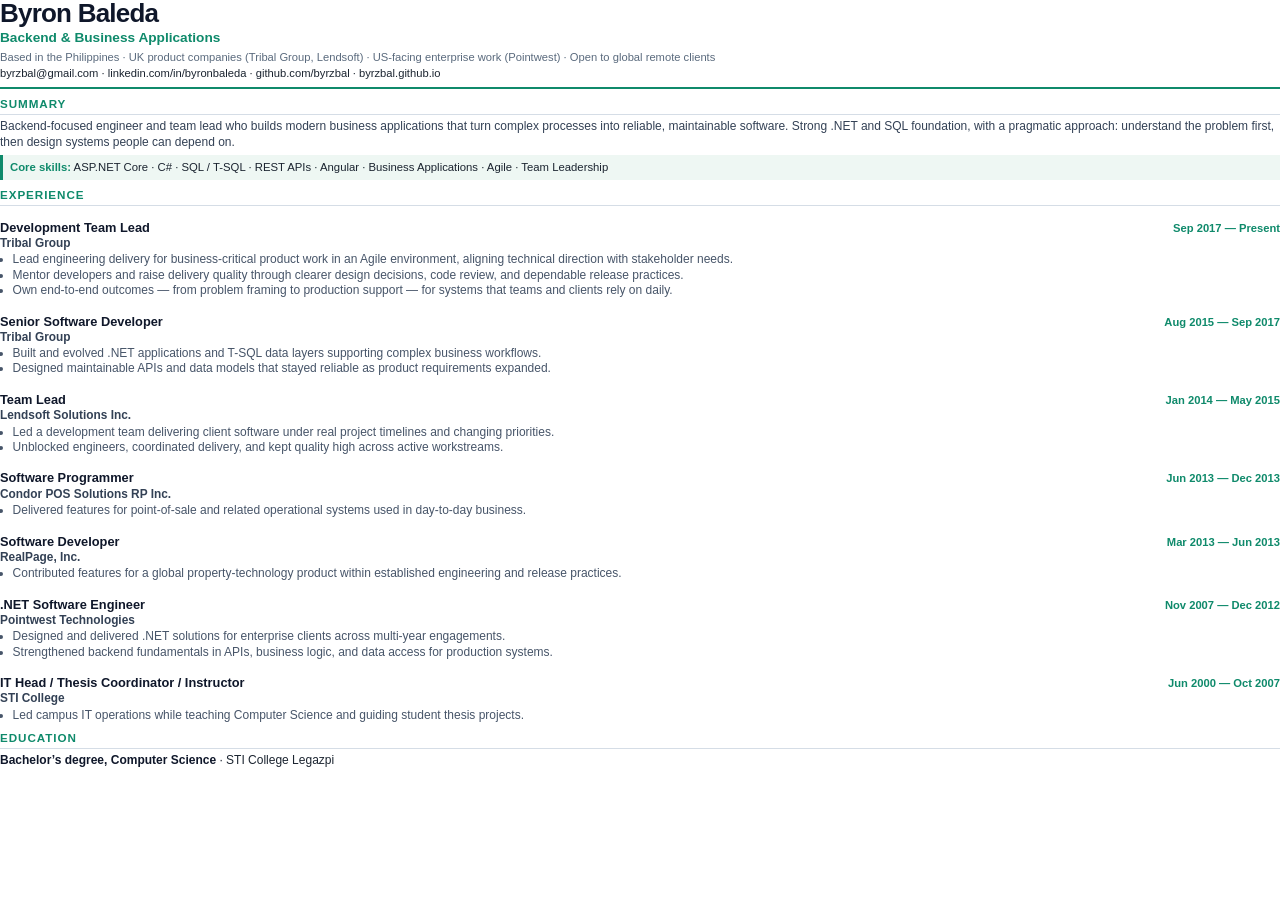
==== assets/resume-print.html @ 567f5501 "Expand portfolio site with real content, FinDen case study, and resume PDF. Add day/night auto themi" ====
<!DOCTYPE html>
<html lang="en">
  <head>
    <meta charset="UTF-8" />
    <title>Byron Baleda — Resume</title>
    <style>
      @page {
        size: Letter;
        margin: 0.38in 0.55in;
      }

      * {
        box-sizing: border-box;
      }

      body {
        margin: 0;
        color: #1b2430;
        font-family: "Helvetica Neue", Helvetica, Arial, sans-serif;
        font-size: 9pt;
        line-height: 1.28;
        -webkit-print-color-adjust: exact;
        print-color-adjust: exact;
      }

      header {
        border-bottom: 2.5px solid #0f8a6b;
        padding-bottom: 7px;
        margin-bottom: 8px;
      }

      h1 {
        margin: 0;
        font-size: 19.5pt;
        letter-spacing: -0.03em;
        line-height: 1.05;
        color: #0f172a;
      }

      .role {
        margin: 2px 0 0;
        font-size: 10.25pt;
        font-weight: 700;
        color: #0f8a6b;
      }

      .meta {
        margin: 3px 0 0;
        color: #5a6a7d;
        font-size: 8.4pt;
      }

      .links {
        margin: 2px 0 0;
        font-size: 8.4pt;
      }

      .links a {
        color: #1b2430;
        text-decoration: none;
      }

      h2 {
        margin: 8px 0 4px;
        font-size: 8.75pt;
        letter-spacing: 0.08em;
        text-transform: uppercase;
        color: #0f8a6b;
        border-bottom: 1px solid #d5dde6;
        padding-bottom: 2px;
      }

      .summary {
        margin: 0 0 5px;
        color: #334155;
      }

      .skills-top {
        margin: 0;
        padding: 5px 7px;
        background: #eef7f3;
        border-left: 3px solid #0f8a6b;
        color: #1b2430;
        font-size: 8.5pt;
      }

      .skills-top strong {
        color: #0f8a6b;
      }

      .job {
        margin: 0 0 5px;
        break-inside: avoid;
      }

      .job-head {
        display: flex;
        justify-content: space-between;
        gap: 12px;
        align-items: baseline;
      }

      .job-title {
        margin: 0;
        font-size: 9.6pt;
        font-weight: 700;
        color: #0f172a;
      }

      .job-company {
        margin: 0;
        font-weight: 600;
        color: #334155;
        font-size: 8.9pt;
      }

      .job-dates {
        flex-shrink: 0;
        font-size: 8.4pt;
        font-weight: 700;
        color: #0f8a6b;
        white-space: nowrap;
      }

      .job ul {
        margin: 1px 0 0;
        padding-left: 1.05em;
        color: #475569;
      }

      .job li {
        margin: 0;
      }

      .edu {
        margin: 0;
      }

      .edu strong {
        color: #0f172a;
      }
    </style>
  </head>
  <body>
    <header>
      <h1>Byron Baleda</h1>
      <p class="role">Backend &amp; Business Applications</p>
      <p class="meta">
        Based in the Philippines · UK product companies (Tribal Group, Lendsoft)
        · US-facing enterprise work (Pointwest) · Open to global remote clients
      </p>
      <p class="links">
        <a href="mailto:byrzbal@gmail.com">byrzbal@gmail.com</a>
        ·
        <a href="https://www.linkedin.com/in/byronbaleda/"
          >linkedin.com/in/byronbaleda</a
        >
        ·
        <a href="https://github.com/byrzbal">github.com/byrzbal</a>
        ·
        <a href="https://byrzbal.github.io">byrzbal.github.io</a>
      </p>
    </header>

    <h2>Summary</h2>
    <p class="summary">
      Backend-focused engineer and team lead who builds modern business
      applications that turn complex processes into reliable, maintainable
      software. Strong .NET and SQL foundation, with a pragmatic approach:
      understand the problem first, then design systems people can depend on.
    </p>
    <p class="skills-top">
      <strong>Core skills:</strong> ASP.NET Core · C# · SQL / T-SQL · REST APIs ·
      Angular · Business Applications · Agile · Team Leadership
    </p>

    <h2>Experience</h2>

    <article class="job">
      <div class="job-head">
        <div>
          <p class="job-title">Development Team Lead</p>
          <p class="job-company">Tribal Group</p>
        </div>
        <p class="job-dates">Sep 2017 — Present</p>
      </div>
      <ul>
        <li>
          Lead engineering delivery for business-critical product work in an
          Agile environment, aligning technical direction with stakeholder needs.
        </li>
        <li>
          Mentor developers and raise delivery quality through clearer design
          decisions, code review, and dependable release practices.
        </li>
        <li>
          Own end-to-end outcomes — from problem framing to production support —
          for systems that teams and clients rely on daily.
        </li>
      </ul>
    </article>

    <article class="job">
      <div class="job-head">
        <div>
          <p class="job-title">Senior Software Developer</p>
          <p class="job-company">Tribal Group</p>
        </div>
        <p class="job-dates">Aug 2015 — Sep 2017</p>
      </div>
      <ul>
        <li>
          Built and evolved .NET applications and T-SQL data layers supporting
          complex business workflows.
        </li>
        <li>
          Designed maintainable APIs and data models that stayed reliable as
          product requirements expanded.
        </li>
      </ul>
    </article>

    <article class="job">
      <div class="job-head">
        <div>
          <p class="job-title">Team Lead</p>
          <p class="job-company">Lendsoft Solutions Inc.</p>
        </div>
        <p class="job-dates">Jan 2014 — May 2015</p>
      </div>
      <ul>
        <li>
          Led a development team delivering client software under real project
          timelines and changing priorities.
        </li>
        <li>
          Unblocked engineers, coordinated delivery, and kept quality high
          across active workstreams.
        </li>
      </ul>
    </article>

    <article class="job">
      <div class="job-head">
        <div>
          <p class="job-title">Software Programmer</p>
          <p class="job-company">Condor POS Solutions RP Inc.</p>
        </div>
        <p class="job-dates">Jun 2013 — Dec 2013</p>
      </div>
      <ul>
        <li>
          Delivered features for point-of-sale and related operational systems
          used in day-to-day business.
        </li>
      </ul>
    </article>

    <article class="job">
      <div class="job-head">
        <div>
          <p class="job-title">Software Developer</p>
          <p class="job-company">RealPage, Inc.</p>
        </div>
        <p class="job-dates">Mar 2013 — Jun 2013</p>
      </div>
      <ul>
        <li>
          Contributed features for a global property-technology product within
          established engineering and release practices.
        </li>
      </ul>
    </article>

    <article class="job">
      <div class="job-head">
        <div>
          <p class="job-title">.NET Software Engineer</p>
          <p class="job-company">Pointwest Technologies</p>
        </div>
        <p class="job-dates">Nov 2007 — Dec 2012</p>
      </div>
      <ul>
        <li>
          Designed and delivered .NET solutions for enterprise clients across
          multi-year engagements.
        </li>
        <li>
          Strengthened backend fundamentals in APIs, business logic, and data
          access for production systems.
        </li>
      </ul>
    </article>

    <article class="job">
      <div class="job-head">
        <div>
          <p class="job-title">IT Head / Thesis Coordinator / Instructor</p>
          <p class="job-company">STI College</p>
        </div>
        <p class="job-dates">Jun 2000 — Oct 2007</p>
      </div>
      <ul>
        <li>
          Led campus IT operations while teaching Computer Science and guiding
          student thesis projects.
        </li>
      </ul>
    </article>

    <h2>Education</h2>
    <p class="edu">
      <strong>Bachelor’s degree, Computer Science</strong> · STI College Legazpi
    </p>
  </body>
</html>
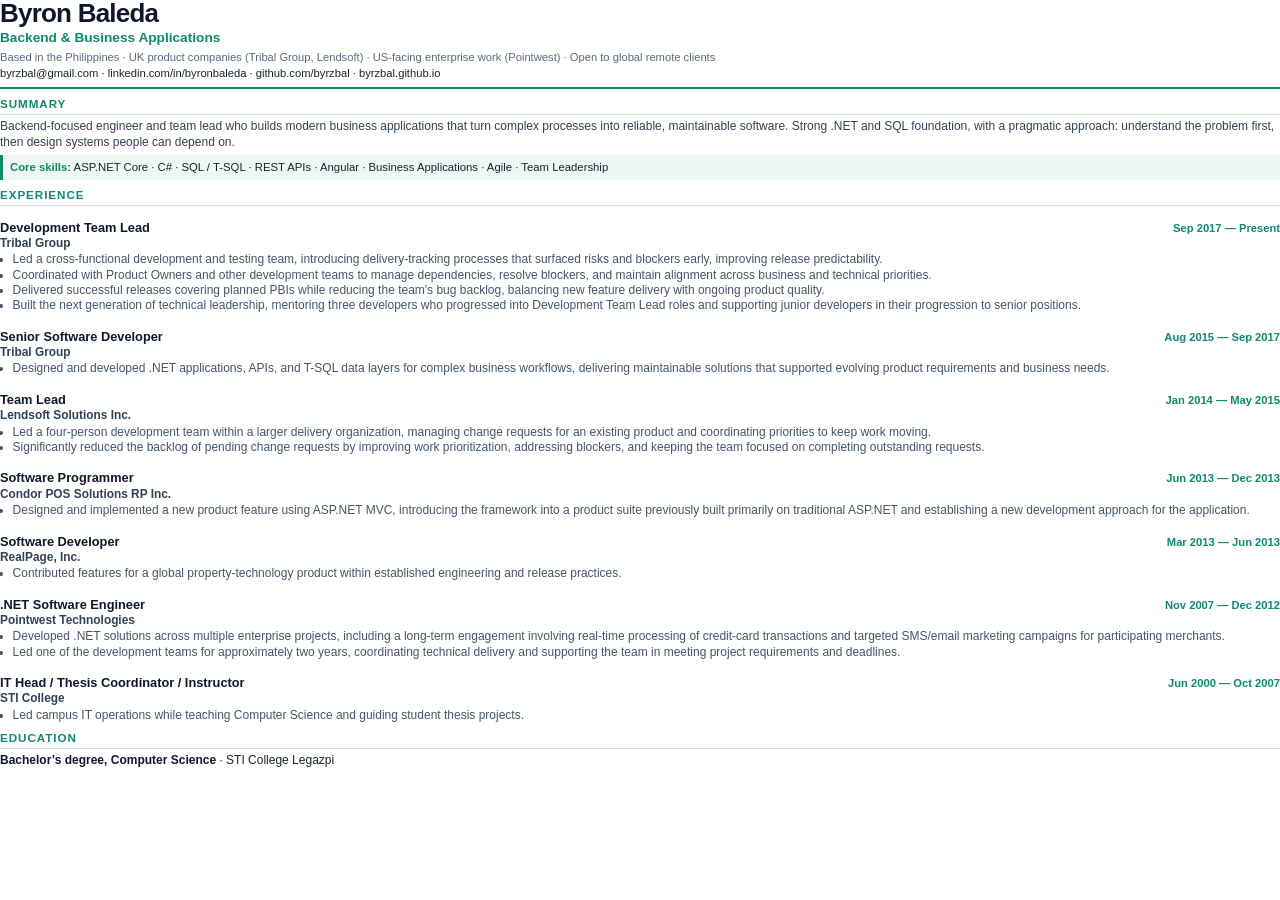
==== commit 3f4747b8: "Add the portfolio site with FinDen case study and resume Co-authored-by: Cursor <cursoragent@cursor." ====
--- a/assets/resume-print.html
+++ b/assets/resume-print.html
@@ -186,16 +186,24 @@
       </div>
       <ul>
         <li>
-          Lead engineering delivery for business-critical product work in an
-          Agile environment, aligning technical direction with stakeholder needs.
-        </li>
-        <li>
-          Mentor developers and raise delivery quality through clearer design
-          decisions, code review, and dependable release practices.
-        </li>
-        <li>
-          Own end-to-end outcomes — from problem framing to production support —
-          for systems that teams and clients rely on daily.
+          Led a cross-functional development and testing team, introducing
+          delivery-tracking processes that surfaced risks and blockers early,
+          improving release predictability.
+        </li>
+        <li>
+          Coordinated with Product Owners and other development teams to manage
+          dependencies, resolve blockers, and maintain alignment across business
+          and technical priorities.
+        </li>
+        <li>
+          Delivered successful releases covering planned PBIs while reducing the
+          team's bug backlog, balancing new feature delivery with ongoing
+          product quality.
+        </li>
+        <li>
+          Built the next generation of technical leadership, mentoring three
+          developers who progressed into Development Team Lead roles and
+          supporting junior developers in their progression to senior positions.
         </li>
       </ul>
     </article>
@@ -210,12 +218,9 @@
       </div>
       <ul>
         <li>
-          Built and evolved .NET applications and T-SQL data layers supporting
-          complex business workflows.
-        </li>
-        <li>
-          Designed maintainable APIs and data models that stayed reliable as
-          product requirements expanded.
+          Designed and developed .NET applications, APIs, and T-SQL data layers
+          for complex business workflows, delivering maintainable solutions that
+          supported evolving product requirements and business needs.
         </li>
       </ul>
     </article>
@@ -230,12 +235,14 @@
       </div>
       <ul>
         <li>
-          Led a development team delivering client software under real project
-          timelines and changing priorities.
-        </li>
-        <li>
-          Unblocked engineers, coordinated delivery, and kept quality high
-          across active workstreams.
+          Led a four-person development team within a larger delivery
+          organization, managing change requests for an existing product and
+          coordinating priorities to keep work moving.
+        </li>
+        <li>
+          Significantly reduced the backlog of pending change requests by
+          improving work prioritization, addressing blockers, and keeping the
+          team focused on completing outstanding requests.
         </li>
       </ul>
     </article>
@@ -250,8 +257,10 @@
       </div>
       <ul>
         <li>
-          Delivered features for point-of-sale and related operational systems
-          used in day-to-day business.
+          Designed and implemented a new product feature using ASP.NET MVC,
+          introducing the framework into a product suite previously built
+          primarily on traditional ASP.NET and establishing a new development
+          approach for the application.
         </li>
       </ul>
     </article>
@@ -282,12 +291,15 @@
       </div>
       <ul>
         <li>
-          Designed and delivered .NET solutions for enterprise clients across
-          multi-year engagements.
-        </li>
-        <li>
-          Strengthened backend fundamentals in APIs, business logic, and data
-          access for production systems.
+          Developed .NET solutions across multiple enterprise projects,
+          including a long-term engagement involving real-time processing of
+          credit-card transactions and targeted SMS/email marketing campaigns
+          for participating merchants.
+        </li>
+        <li>
+          Led one of the development teams for approximately two years,
+          coordinating technical delivery and supporting the team in meeting
+          project requirements and deadlines.
         </li>
       </ul>
     </article>
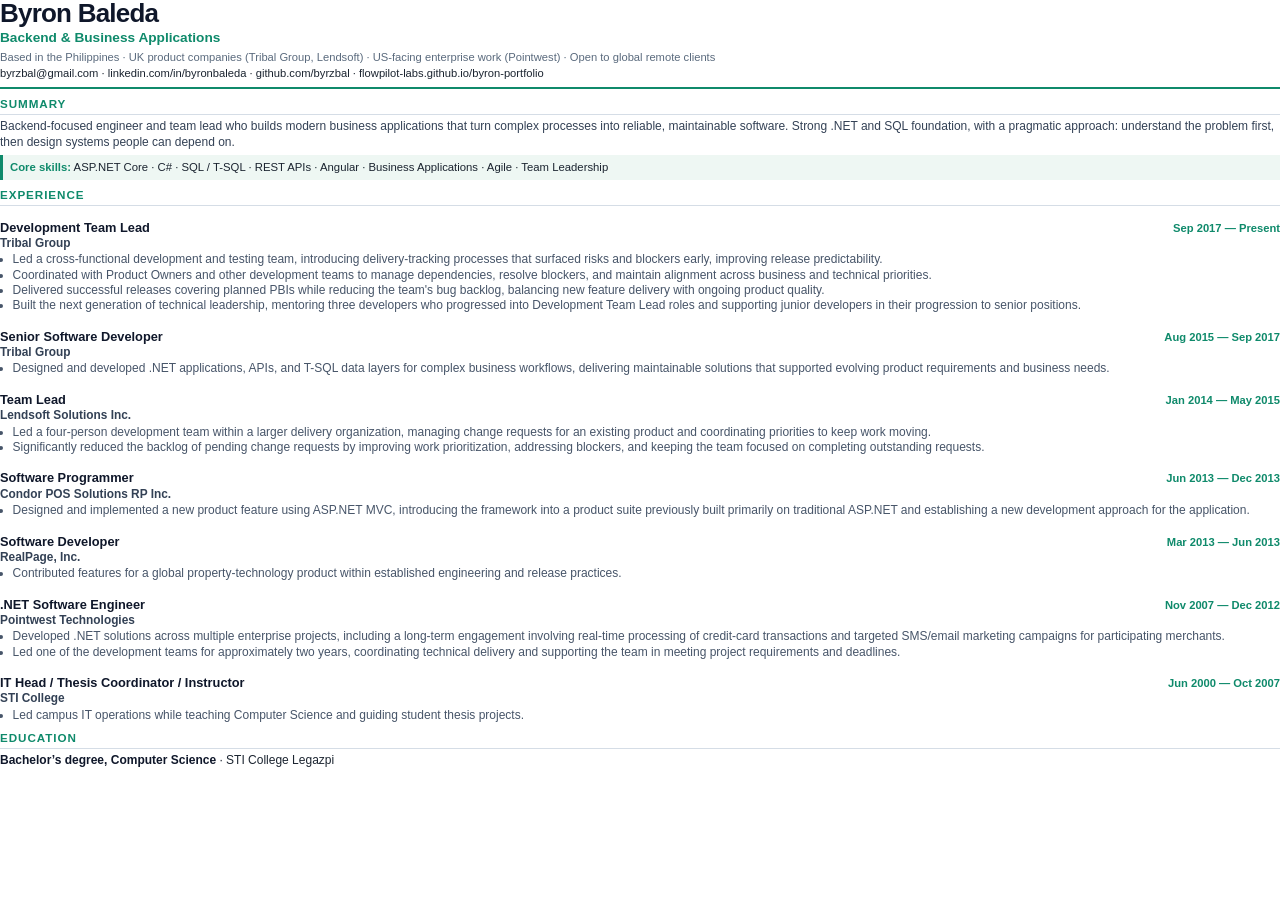
==== commit df8ddb47: "Point portfolio URLs at FlowPilot-Labs/byron-portfolio. Co-authored-by: Cursor <cursoragent@cursor.c" ====
--- a/assets/resume-print.html
+++ b/assets/resume-print.html
@@ -158,7 +158,7 @@
         ·
         <a href="https://github.com/byrzbal">github.com/byrzbal</a>
         ·
-        <a href="https://byrzbal.github.io">byrzbal.github.io</a>
+        <a href="https://flowpilot-labs.github.io/byron-portfolio/">flowpilot-labs.github.io/byron-portfolio</a>
       </p>
     </header>
 
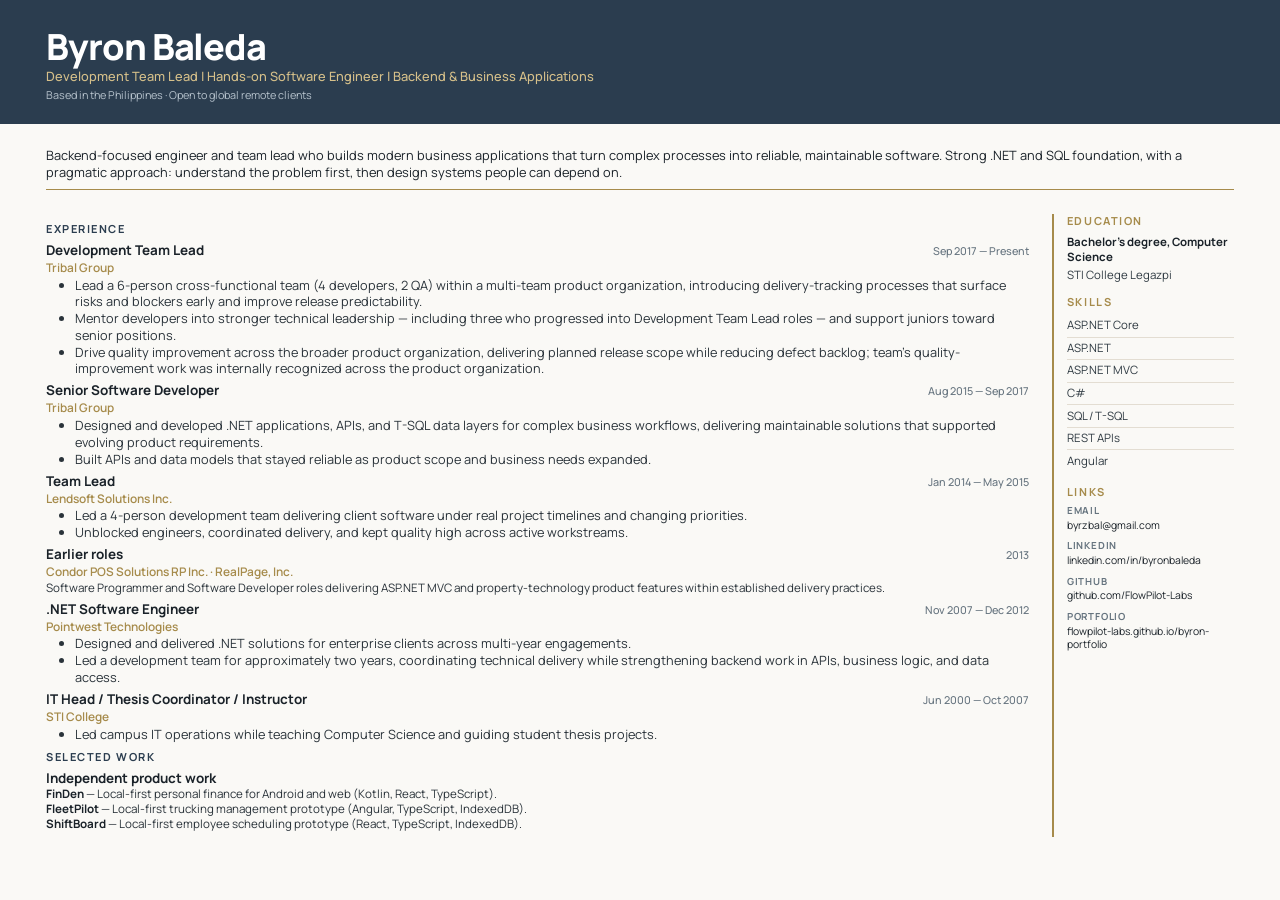
==== commit cb6e2a0e: "Polish featured work, resume, and contact CTAs Co-authored-by: Cursor <cursoragent@cursor.com>" ====
--- a/assets/resume-print.html
+++ b/assets/resume-print.html
@@ -1,328 +1,361 @@
 <!DOCTYPE html>
 <html lang="en">
-  <head>
-    <meta charset="UTF-8" />
-    <title>Byron Baleda — Resume</title>
-    <style>
-      @page {
-        size: Letter;
-        margin: 0.38in 0.55in;
-      }
-
-      * {
-        box-sizing: border-box;
-      }
-
-      body {
-        margin: 0;
-        color: #1b2430;
-        font-family: "Helvetica Neue", Helvetica, Arial, sans-serif;
-        font-size: 9pt;
-        line-height: 1.28;
-        -webkit-print-color-adjust: exact;
-        print-color-adjust: exact;
-      }
-
-      header {
-        border-bottom: 2.5px solid #0f8a6b;
-        padding-bottom: 7px;
-        margin-bottom: 8px;
-      }
-
-      h1 {
-        margin: 0;
-        font-size: 19.5pt;
-        letter-spacing: -0.03em;
-        line-height: 1.05;
-        color: #0f172a;
-      }
-
-      .role {
-        margin: 2px 0 0;
-        font-size: 10.25pt;
-        font-weight: 700;
-        color: #0f8a6b;
-      }
-
-      .meta {
-        margin: 3px 0 0;
-        color: #5a6a7d;
-        font-size: 8.4pt;
-      }
-
-      .links {
-        margin: 2px 0 0;
-        font-size: 8.4pt;
-      }
-
-      .links a {
-        color: #1b2430;
-        text-decoration: none;
-      }
-
-      h2 {
-        margin: 8px 0 4px;
-        font-size: 8.75pt;
-        letter-spacing: 0.08em;
-        text-transform: uppercase;
-        color: #0f8a6b;
-        border-bottom: 1px solid #d5dde6;
-        padding-bottom: 2px;
-      }
-
-      .summary {
-        margin: 0 0 5px;
-        color: #334155;
-      }
-
-      .skills-top {
-        margin: 0;
-        padding: 5px 7px;
-        background: #eef7f3;
-        border-left: 3px solid #0f8a6b;
-        color: #1b2430;
-        font-size: 8.5pt;
-      }
-
-      .skills-top strong {
-        color: #0f8a6b;
-      }
-
-      .job {
-        margin: 0 0 5px;
-        break-inside: avoid;
-      }
-
-      .job-head {
-        display: flex;
-        justify-content: space-between;
-        gap: 12px;
-        align-items: baseline;
-      }
-
-      .job-title {
-        margin: 0;
-        font-size: 9.6pt;
-        font-weight: 700;
-        color: #0f172a;
-      }
-
-      .job-company {
-        margin: 0;
-        font-weight: 600;
-        color: #334155;
-        font-size: 8.9pt;
-      }
-
-      .job-dates {
-        flex-shrink: 0;
-        font-size: 8.4pt;
-        font-weight: 700;
-        color: #0f8a6b;
-        white-space: nowrap;
-      }
-
-      .job ul {
-        margin: 1px 0 0;
-        padding-left: 1.05em;
-        color: #475569;
-      }
-
-      .job li {
-        margin: 0;
-      }
-
-      .edu {
-        margin: 0;
-      }
-
-      .edu strong {
-        color: #0f172a;
-      }
-    </style>
-  </head>
-  <body>
-    <header>
-      <h1>Byron Baleda</h1>
-      <p class="role">Backend &amp; Business Applications</p>
-      <p class="meta">
-        Based in the Philippines · UK product companies (Tribal Group, Lendsoft)
-        · US-facing enterprise work (Pointwest) · Open to global remote clients
-      </p>
-      <p class="links">
-        <a href="mailto:byrzbal@gmail.com">byrzbal@gmail.com</a>
-        ·
-        <a href="https://www.linkedin.com/in/byronbaleda/"
-          >linkedin.com/in/byronbaleda</a
-        >
-        ·
-        <a href="https://github.com/byrzbal">github.com/byrzbal</a>
-        ·
-        <a href="https://flowpilot-labs.github.io/byron-portfolio/">flowpilot-labs.github.io/byron-portfolio</a>
-      </p>
-    </header>
-
-    <h2>Summary</h2>
-    <p class="summary">
-      Backend-focused engineer and team lead who builds modern business
-      applications that turn complex processes into reliable, maintainable
-      software. Strong .NET and SQL foundation, with a pragmatic approach:
-      understand the problem first, then design systems people can depend on.
-    </p>
-    <p class="skills-top">
-      <strong>Core skills:</strong> ASP.NET Core · C# · SQL / T-SQL · REST APIs ·
-      Angular · Business Applications · Agile · Team Leadership
-    </p>
-
-    <h2>Experience</h2>
-
-    <article class="job">
-      <div class="job-head">
-        <div>
-          <p class="job-title">Development Team Lead</p>
-          <p class="job-company">Tribal Group</p>
-        </div>
-        <p class="job-dates">Sep 2017 — Present</p>
+<head>
+  <meta charset="UTF-8" />
+  <title>Byron Baleda — Resume (Split Header)</title>
+  <link rel="preconnect" href="https://fonts.googleapis.com" />
+  <link rel="preconnect" href="https://fonts.gstatic.com" crossorigin />
+  <link href="https://fonts.googleapis.com/css2?family=Manrope:wght@400;500;600;700;800&display=swap" rel="stylesheet" />
+  <style>
+    @page {
+      size: A4;
+      margin: 0;
+    }
+
+    :root {
+      --ink: #1a2229;
+      --muted: #66747f;
+      --header: #2b3d4f;
+      --accent: #a68b4b;
+      --paper: #faf9f6;
+      --line: #e3ddd2;
+    }
+
+    * { box-sizing: border-box; margin: 0; padding: 0; }
+
+    body {
+      font-family: Manrope, "Segoe UI", sans-serif;
+      color: var(--ink);
+      background: var(--paper);
+      font-size: 9.55pt;
+      line-height: 1.3;
+    }
+
+    .banner {
+      background: var(--header);
+      color: #fff;
+      padding: 0.3in 0.48in 0.22in;
+    }
+
+    .banner h1 {
+      font-size: 27pt;
+      font-weight: 800;
+      letter-spacing: -0.03em;
+      line-height: 1;
+    }
+
+    .banner .title {
+      margin-top: 3pt;
+      font-size: 9.6pt;
+      font-weight: 500;
+      line-height: 1.22;
+      color: #d6c08a;
+      max-width: 100%;
+    }
+
+    .banner .location {
+      margin-top: 3pt;
+      font-size: 8.1pt;
+      color: #b7c3cd;
+      max-width: 6.8in;
+      line-height: 1.3;
+    }
+
+    .body {
+      display: grid;
+      grid-template-columns: 1fr 1.9in;
+      gap: 0.24in;
+      padding: 0.24in 0.48in 0.26in;
+    }
+
+    .summary {
+      grid-column: 1 / -1;
+      font-size: 9.6pt;
+      line-height: 1.34;
+      padding-bottom: 6pt;
+      border-bottom: 1.25pt solid var(--accent);
+      margin-bottom: 1pt;
+    }
+
+    h2 {
+      font-size: 8.3pt;
+      font-weight: 700;
+      letter-spacing: 0.14em;
+      text-transform: uppercase;
+      color: var(--header);
+      margin: 6pt 0 4pt;
+    }
+
+    .rail h2 {
+      color: var(--accent);
+      margin-top: 0;
+    }
+
+    .rail h2 + * {
+      margin-bottom: 0;
+    }
+
+    .rail-block {
+      margin-bottom: 10pt;
+    }
+
+    .rail-block:last-child {
+      margin-bottom: 0;
+    }
+
+    .job {
+      margin-bottom: 4pt;
+      page-break-inside: avoid;
+    }
+
+    .job-compact {
+      margin-bottom: 3.5pt;
+    }
+
+    .earlier-note,
+    .project-note {
+      font-size: 8.7pt;
+      color: #2a333a;
+      line-height: 1.28;
+    }
+
+    .project-note strong {
+      font-weight: 700;
+      color: var(--ink);
+    }
+
+    .job-head {
+      display: flex;
+      justify-content: space-between;
+      gap: 8pt;
+      align-items: baseline;
+    }
+
+    .role {
+      font-weight: 700;
+      font-size: 10.1pt;
+    }
+
+    .dates {
+      font-size: 8.1pt;
+      color: var(--muted);
+      white-space: nowrap;
+      font-weight: 500;
+    }
+
+    .company {
+      font-size: 8.9pt;
+      font-weight: 600;
+      color: var(--accent);
+      margin: 0.4pt 0 1pt;
+    }
+
+    ul { padding-left: 22pt; }
+    li { margin-bottom: 0.4pt; color: #2a333a; }
+
+    .rail {
+      border-left: 1.5pt solid var(--accent);
+      padding-left: 10pt;
+    }
+
+    .skill-list {
+      list-style: none;
+      padding: 0;
+    }
+
+    .skill-list li {
+      font-size: 8.6pt;
+      padding: 2.5pt 0;
+      border-bottom: 0.6pt solid var(--line);
+      color: #2f3a42;
+      margin: 0;
+    }
+
+    .skill-list li:last-child { border-bottom: 0; }
+
+    .edu {
+      font-size: 8.6pt;
+      line-height: 1.32;
+      color: #2f3a42;
+    }
+
+    .edu strong {
+      display: block;
+      font-weight: 700;
+      margin-bottom: 2pt;
+      color: var(--ink);
+    }
+
+    .link-list {
+      list-style: none;
+      padding: 0;
+      margin: 0;
+    }
+
+    .link-list li {
+      margin: 0 0 6pt;
+      padding: 0;
+      border: 0;
+      color: #2f3a42;
+    }
+
+    .link-list li:last-child {
+      margin-bottom: 0;
+    }
+
+    .link-list .label {
+      display: block;
+      font-size: 7.3pt;
+      font-weight: 700;
+      letter-spacing: 0.08em;
+      text-transform: uppercase;
+      color: var(--muted);
+      margin-bottom: 1pt;
+    }
+
+    .link-list a {
+      display: block;
+      font-size: 7.8pt;
+      line-height: 1.28;
+      color: var(--ink);
+      text-decoration: none;
+      word-break: break-word;
+    }
+  </style>
+</head>
+<body>
+  <header class="banner">
+    <h1>Byron Baleda</h1>
+    <p class="title">Development Team Lead | Hands-on Software Engineer | Backend &amp; Business Applications</p>
+    <p class="location">Based in the Philippines · Open to global remote clients</p>
+  </header>
+
+  <div class="body">
+    <p class="summary">Backend-focused engineer and team lead who builds modern business applications that turn complex processes into reliable, maintainable software. Strong .NET and SQL foundation, with a pragmatic approach: understand the problem first, then design systems people can depend on.</p>
+
+    <main>
+      <h2>Experience</h2>
+
+      <article class="job">
+        <div class="job-head">
+          <div class="role">Development Team Lead</div>
+          <div class="dates">Sep 2017 — Present</div>
+        </div>
+        <div class="company">Tribal Group</div>
+        <ul>
+          <li>Lead a 6-person cross-functional team (4 developers, 2 QA) within a multi-team product organization, introducing delivery-tracking processes that surface risks and blockers early and improve release predictability.</li>
+          <li>Mentor developers into stronger technical leadership — including three who progressed into Development Team Lead roles — and support juniors toward senior positions.</li>
+          <li>Drive quality improvement across the broader product organization, delivering planned release scope while reducing defect backlog; team's quality-improvement work was internally recognized across the product organization.</li>
+        </ul>
+      </article>
+
+      <article class="job">
+        <div class="job-head">
+          <div class="role">Senior Software Developer</div>
+          <div class="dates">Aug 2015 — Sep 2017</div>
+        </div>
+        <div class="company">Tribal Group</div>
+        <ul>
+          <li>Designed and developed .NET applications, APIs, and T-SQL data layers for complex business workflows, delivering maintainable solutions that supported evolving product requirements.</li>
+          <li>Built APIs and data models that stayed reliable as product scope and business needs expanded.</li>
+        </ul>
+      </article>
+
+      <article class="job">
+        <div class="job-head">
+          <div class="role">Team Lead</div>
+          <div class="dates">Jan 2014 — May 2015</div>
+        </div>
+        <div class="company">Lendsoft Solutions Inc.</div>
+        <ul>
+          <li>Led a 4-person development team delivering client software under real project timelines and changing priorities.</li>
+          <li>Unblocked engineers, coordinated delivery, and kept quality high across active workstreams.</li>
+        </ul>
+      </article>
+
+      <article class="job job-compact">
+        <div class="job-head">
+          <div class="role">Earlier roles</div>
+          <div class="dates">2013</div>
+        </div>
+        <div class="company">Condor POS Solutions RP Inc. · RealPage, Inc.</div>
+        <p class="earlier-note">Software Programmer and Software Developer roles delivering ASP.NET MVC and property-technology product features within established delivery practices.</p>
+      </article>
+
+      <article class="job">
+        <div class="job-head">
+          <div class="role">.NET Software Engineer</div>
+          <div class="dates">Nov 2007 — Dec 2012</div>
+        </div>
+        <div class="company">Pointwest Technologies</div>
+        <ul>
+          <li>Designed and delivered .NET solutions for enterprise clients across multi-year engagements.</li>
+          <li>Led a development team for approximately two years, coordinating technical delivery while strengthening backend work in APIs, business logic, and data access.</li>
+        </ul>
+      </article>
+
+      <article class="job">
+        <div class="job-head">
+          <div class="role">IT Head / Thesis Coordinator / Instructor</div>
+          <div class="dates">Jun 2000 — Oct 2007</div>
+        </div>
+        <div class="company">STI College</div>
+        <ul>
+          <li>Led campus IT operations while teaching Computer Science and guiding student thesis projects.</li>
+        </ul>
+      </article>
+
+      <h2>Selected Work</h2>
+
+      <article class="job job-compact">
+        <div class="role">Independent product work</div>
+        <p class="project-note"><strong>FinDen</strong> — Local-first personal finance for Android and web (Kotlin, React, TypeScript).</p>
+        <p class="project-note"><strong>FleetPilot</strong> — Local-first trucking management prototype (Angular, TypeScript, IndexedDB).</p>
+        <p class="project-note"><strong>ShiftBoard</strong> — Local-first employee scheduling prototype (React, TypeScript, IndexedDB).</p>
+      </article>
+    </main>
+
+    <aside class="rail">
+      <div class="rail-block">
+        <h2>Education</h2>
+        <p class="edu"><strong>Bachelor’s degree, Computer Science</strong>STI College Legazpi</p>
       </div>
-      <ul>
-        <li>
-          Led a cross-functional development and testing team, introducing
-          delivery-tracking processes that surfaced risks and blockers early,
-          improving release predictability.
-        </li>
-        <li>
-          Coordinated with Product Owners and other development teams to manage
-          dependencies, resolve blockers, and maintain alignment across business
-          and technical priorities.
-        </li>
-        <li>
-          Delivered successful releases covering planned PBIs while reducing the
-          team's bug backlog, balancing new feature delivery with ongoing
-          product quality.
-        </li>
-        <li>
-          Built the next generation of technical leadership, mentoring three
-          developers who progressed into Development Team Lead roles and
-          supporting junior developers in their progression to senior positions.
-        </li>
-      </ul>
-    </article>
-
-    <article class="job">
-      <div class="job-head">
-        <div>
-          <p class="job-title">Senior Software Developer</p>
-          <p class="job-company">Tribal Group</p>
-        </div>
-        <p class="job-dates">Aug 2015 — Sep 2017</p>
+
+      <div class="rail-block">
+        <h2>Skills</h2>
+        <ul class="skill-list">
+          <li>ASP.NET Core</li>
+          <li>ASP.NET</li>
+          <li>ASP.NET MVC</li>
+          <li>C#</li>
+          <li>SQL / T-SQL</li>
+          <li>REST APIs</li>
+          <li>Angular</li>
+        </ul>
       </div>
-      <ul>
-        <li>
-          Designed and developed .NET applications, APIs, and T-SQL data layers
-          for complex business workflows, delivering maintainable solutions that
-          supported evolving product requirements and business needs.
-        </li>
-      </ul>
-    </article>
-
-    <article class="job">
-      <div class="job-head">
-        <div>
-          <p class="job-title">Team Lead</p>
-          <p class="job-company">Lendsoft Solutions Inc.</p>
-        </div>
-        <p class="job-dates">Jan 2014 — May 2015</p>
+
+      <div class="rail-block">
+        <h2>Links</h2>
+        <ul class="link-list">
+          <li>
+            <span class="label">Email</span>
+            <a href="mailto:byrzbal@gmail.com">byrzbal@gmail.com</a>
+          </li>
+          <li>
+            <span class="label">LinkedIn</span>
+            <a href="https://www.linkedin.com/in/byronbaleda/">linkedin.com/in/byronbaleda</a>
+          </li>
+          <li>
+            <span class="label">GitHub</span>
+            <a href="https://github.com/FlowPilot-Labs">github.com/FlowPilot-Labs</a>
+          </li>
+          <li>
+            <span class="label">Portfolio</span>
+            <a href="https://flowpilot-labs.github.io/byron-portfolio/">flowpilot-labs.github.io/byron-portfolio</a>
+          </li>
+        </ul>
       </div>
-      <ul>
-        <li>
-          Led a four-person development team within a larger delivery
-          organization, managing change requests for an existing product and
-          coordinating priorities to keep work moving.
-        </li>
-        <li>
-          Significantly reduced the backlog of pending change requests by
-          improving work prioritization, addressing blockers, and keeping the
-          team focused on completing outstanding requests.
-        </li>
-      </ul>
-    </article>
-
-    <article class="job">
-      <div class="job-head">
-        <div>
-          <p class="job-title">Software Programmer</p>
-          <p class="job-company">Condor POS Solutions RP Inc.</p>
-        </div>
-        <p class="job-dates">Jun 2013 — Dec 2013</p>
-      </div>
-      <ul>
-        <li>
-          Designed and implemented a new product feature using ASP.NET MVC,
-          introducing the framework into a product suite previously built
-          primarily on traditional ASP.NET and establishing a new development
-          approach for the application.
-        </li>
-      </ul>
-    </article>
-
-    <article class="job">
-      <div class="job-head">
-        <div>
-          <p class="job-title">Software Developer</p>
-          <p class="job-company">RealPage, Inc.</p>
-        </div>
-        <p class="job-dates">Mar 2013 — Jun 2013</p>
-      </div>
-      <ul>
-        <li>
-          Contributed features for a global property-technology product within
-          established engineering and release practices.
-        </li>
-      </ul>
-    </article>
-
-    <article class="job">
-      <div class="job-head">
-        <div>
-          <p class="job-title">.NET Software Engineer</p>
-          <p class="job-company">Pointwest Technologies</p>
-        </div>
-        <p class="job-dates">Nov 2007 — Dec 2012</p>
-      </div>
-      <ul>
-        <li>
-          Developed .NET solutions across multiple enterprise projects,
-          including a long-term engagement involving real-time processing of
-          credit-card transactions and targeted SMS/email marketing campaigns
-          for participating merchants.
-        </li>
-        <li>
-          Led one of the development teams for approximately two years,
-          coordinating technical delivery and supporting the team in meeting
-          project requirements and deadlines.
-        </li>
-      </ul>
-    </article>
-
-    <article class="job">
-      <div class="job-head">
-        <div>
-          <p class="job-title">IT Head / Thesis Coordinator / Instructor</p>
-          <p class="job-company">STI College</p>
-        </div>
-        <p class="job-dates">Jun 2000 — Oct 2007</p>
-      </div>
-      <ul>
-        <li>
-          Led campus IT operations while teaching Computer Science and guiding
-          student thesis projects.
-        </li>
-      </ul>
-    </article>
-
-    <h2>Education</h2>
-    <p class="edu">
-      <strong>Bachelor’s degree, Computer Science</strong> · STI College Legazpi
-    </p>
-  </body>
+    </aside>
+  </div>
+</body>
 </html>
